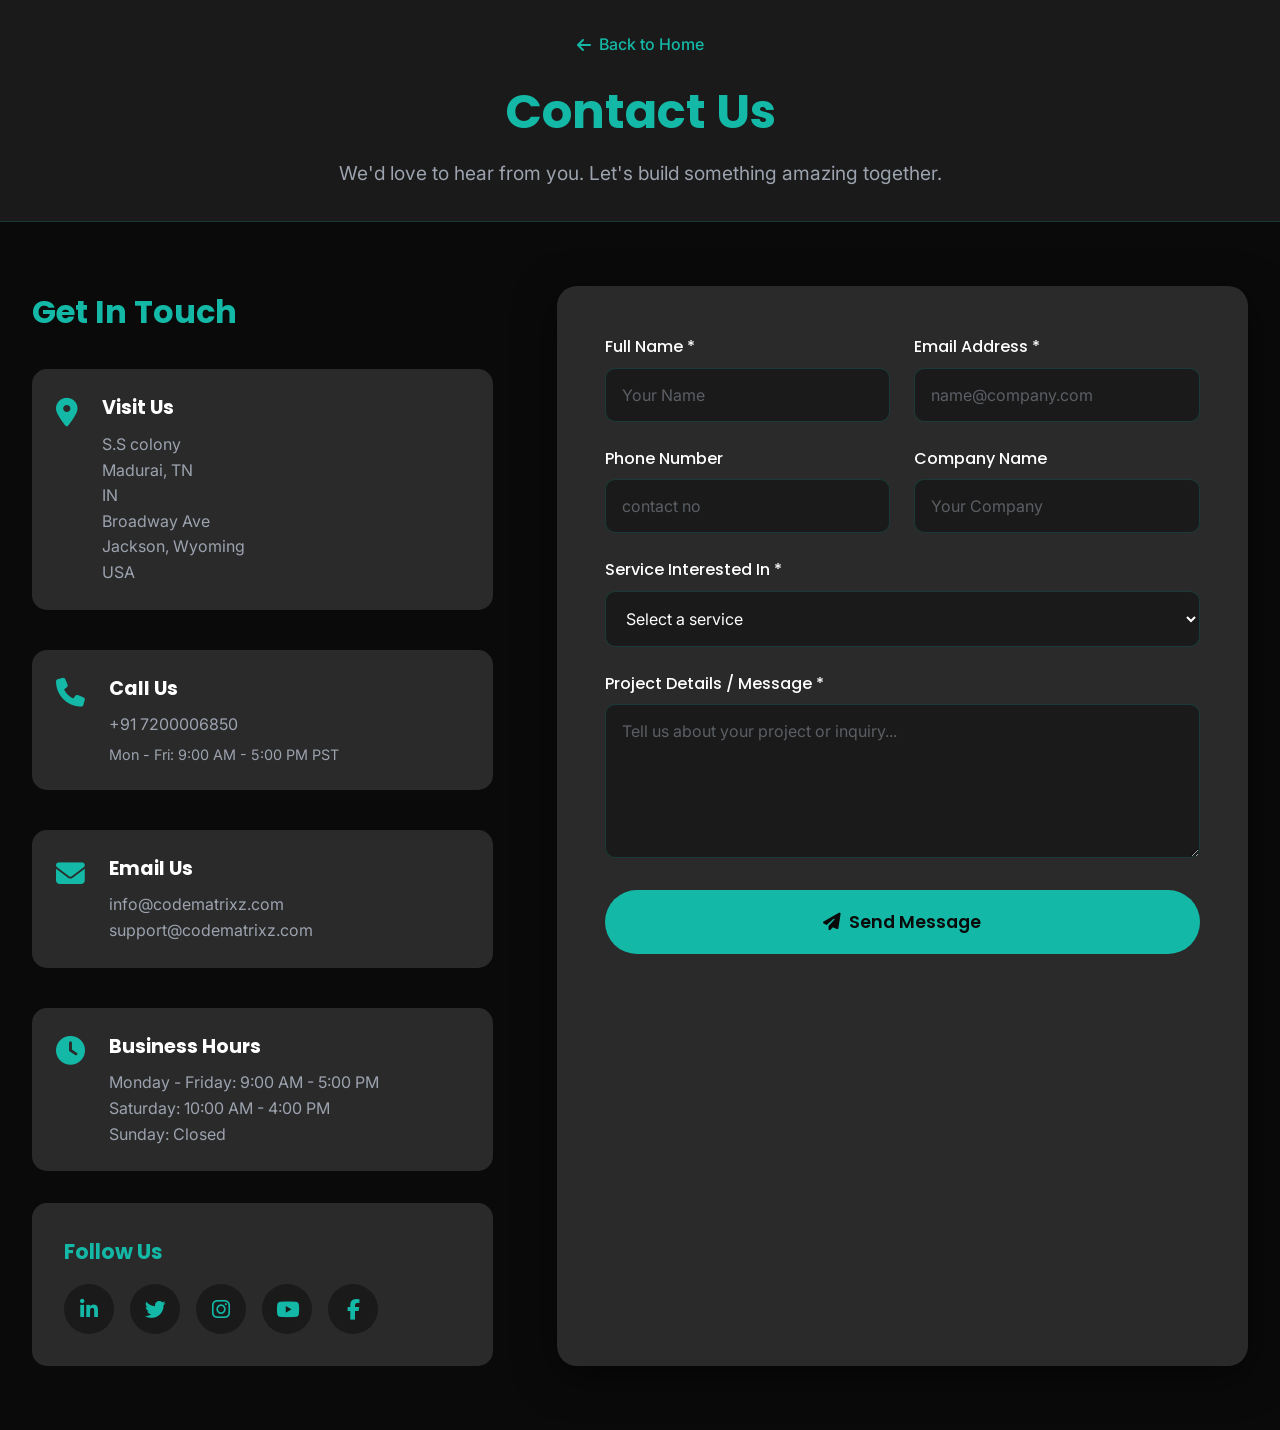
==== contact.html @ e2fd5073 "Add files via upload" ====
<!DOCTYPE html>
<html lang="en">
<head>
    <meta charset="UTF-8">
    <meta name="viewport" content="width=device-width, initial-scale=1.0">
    <title>Contact Us - TechSolutions</title>
    
    <!-- Fonts -->
    <link rel="preconnect" href="https://fonts.googleapis.com">
    <link rel="preconnect" href="https://fonts.gstatic.com" crossorigin>
    <link href="https://fonts.googleapis.com/css2?family=Poppins:wght@300;400;500;600;700;800;900&family=Inter:wght@300;400;500;600;700;800&display=swap" rel="stylesheet">
    
    <!-- Font Awesome -->
    <link rel="stylesheet" href="https://cdnjs.cloudflare.com/ajax/libs/font-awesome/6.5.1/css/all.min.css">
</head>
    <style>
        :root {
            --primary-teal: #14b8a6;
            --dark-teal: #0d9488;
            --light-teal: #5eead4;
            --black: #0a0a0a;
            --dark-gray: #1a1a1a;
            --medium-gray: #2a2a2a;
            --light-gray: #9ca3af;
            --white: #ffffff;
        }

        * {
            margin: 0;
            padding: 0;
            box-sizing: border-box;
        }

        body {
            font-family: 'Inter', sans-serif;
            background-color: var(--black);
            color: var(--white);
            line-height: 1.6;
        }

        /* Header */
        .contact-header {
            background: var(--dark-gray);
            padding: 2rem;
            text-align: center;
            border-bottom: 1px solid rgba(20, 184, 166, 0.2);
        }

        .back-button {
            display: inline-flex;
            align-items: center;
            gap: 0.5rem;
            color: var(--primary-teal);
            text-decoration: none;
            margin-bottom: 1rem;
            font-weight: 500;
            transition: all 0.3s;
        }

        .back-button:hover {
            transform: translateX(-5px);
        }

        .contact-header h1 {
            font-family: 'Poppins', sans-serif;
            font-size: 3rem;
            color: var(--primary-teal);
            margin-bottom: 0.5rem;
        }

        .contact-header p {
            font-size: 1.2rem;
            color: var(--light-gray);
        }

        /* Contact Page Container */
        .contact-page {
            max-width: 1400px;
            margin: 0 auto;
            padding: 4rem 2rem;
        }

        .contact-container {
            display: grid;
            grid-template-columns: 1fr 1.5fr;
            gap: 4rem;
        }

        /* Contact Info Section */
        .contact-info-section h2 {
            font-family: 'Poppins', sans-serif;
            font-size: 2rem;
            margin-bottom: 2rem;
            color: var(--primary-teal);
        }

        .contact-details {
            display: flex;
            flex-direction: column;
            gap: 2.5rem;
        }

        .detail-item {
            display: flex;
            gap: 1.5rem;
            align-items: flex-start;
            padding: 1.5rem;
            background: var(--medium-gray);
            border-radius: 15px;
            transition: all 0.3s;
        }

        .detail-item:hover {
            transform: translateX(10px);
            box-shadow: 0 10px 30px rgba(20, 184, 166, 0.2);
        }

        .detail-item i {
            font-size: 1.8rem;
            color: var(--primary-teal);
            margin-top: 0.3rem;
        }

        .detail-item h3 {
            font-family: 'Poppins', sans-serif;
            font-size: 1.2rem;
            margin-bottom: 0.5rem;
        }

        .detail-item p,
        .detail-item a {
            color: var(--light-gray);
            line-height: 1.6;
            text-decoration: none;
            transition: color 0.3s;
        }

        .detail-item a:hover {
            color: var(--primary-teal);
        }

        /* Social Links */
        .social-section {
            margin-top: 2rem;
            padding: 2rem;
            background: var(--medium-gray);
            border-radius: 15px;
        }

        .social-section h3 {
            font-family: 'Poppins', sans-serif;
            font-size: 1.3rem;
            margin-bottom: 1rem;
            color: var(--primary-teal);
        }

        .social-links {
            display: flex;
            gap: 1rem;
            flex-wrap: wrap;
        }

        .social-icon {
            width: 50px;
            height: 50px;
            display: flex;
            align-items: center;
            justify-content: center;
            border-radius: 50%;
            background: var(--dark-gray);
            color: var(--primary-teal);
            font-size: 1.3rem;
            transition: all 0.3s;
            text-decoration: none;
        }

        .social-icon:hover {
            background: var(--primary-teal);
            color: var(--black);
            transform: translateY(-5px);
        }

        /* Contact Form */
        .contact-form {
            background: var(--medium-gray);
            padding: 3rem;
            border-radius: 20px;
            box-shadow: 0 10px 40px rgba(0, 0, 0, 0.5);
        }

        .form-row {
            display: grid;
            grid-template-columns: 1fr 1fr;
            gap: 1.5rem;
        }

        .form-group {
            margin-bottom: 1.5rem;
        }

        .form-group label {
            display: block;
            margin-bottom: 0.5rem;
            color: var(--white);
            font-weight: 500;
            font-family: 'Poppins', sans-serif;
        }

        .form-group input,
        .form-group select,
        .form-group textarea {
            width: 100%;
            padding: 1rem;
            background: var(--dark-gray);
            border: 1px solid rgba(20, 184, 166, 0.2);
            border-radius: 10px;
            color: var(--white);
            font-family: 'Inter', sans-serif;
            font-size: 1rem;
            transition: all 0.3s;
        }

        .form-group input::placeholder,
        .form-group textarea::placeholder {
            color: rgba(156, 163, 175, 0.5);
        }

        .form-group input:focus,
        .form-group select:focus,
        .form-group textarea:focus {
            outline: none;
            border-color: var(--primary-teal);
            box-shadow: 0 0 0 3px rgba(20, 184, 166, 0.1);
        }

        .form-group textarea {
            resize: vertical;
            min-height: 150px;
        }

        .submit-button {
            width: 100%;
            padding: 1.2rem;
            background: var(--primary-teal);
            color: var(--black);
            border: none;
            border-radius: 50px;
            font-size: 1.1rem;
            font-weight: 600;
            font-family: 'Poppins', sans-serif;
            cursor: pointer;
            transition: all 0.3s;
            display: flex;
            align-items: center;
            justify-content: center;
            gap: 0.5rem;
        }

        .submit-button:hover:not(:disabled) {
            transform: translateY(-2px);
            box-shadow: 0 10px 30px rgba(20, 184, 166, 0.4);
        }

        .submit-button:disabled {
            opacity: 0.8;
            cursor: not-allowed;
        }

        /* Responsive */
        @media (max-width: 768px) {
            .contact-header h1 {
                font-size: 2rem;
            }

            .contact-container {
                grid-template-columns: 1fr;
                gap: 3rem;
            }

            .form-row {
                grid-template-columns: 1fr;
            }

            .contact-form {
                padding: 2rem;
            }
        }
    </style>
</head>
<body>
    <!-- Header -->
    <div class="contact-header">
        <a href="index.html" class="back-button">
            <i class="fas fa-arrow-left"></i> Back to Home
        </a>
        <h1>Contact Us</h1>
        <p>We'd love to hear from you. Let's build something amazing together.</p>
    </div>

    <!-- Contact Page Content -->
    <div class="contact-page">
        <div class="contact-container">
            <!-- Contact Information -->
            <div class="contact-info-section">
                <h2>Get In Touch</h2>
                <div class="contact-details">
                    <div class="detail-item">
                        <i class="fas fa-map-marker-alt"></i>
                        <div>
                            <h3>Visit Us</h3>
                            <p>S.S colony<br>Madurai, TN<br>IN</p>
                            <p>Broadway Ave<br>Jackson, Wyoming<br>USA</p>
                        </div>
                    </div>

                    <div class="detail-item">
                        <i class="fas fa-phone"></i>
                        <div>
                            <h3>Call Us</h3>
                            <p><a href="tel:+91 7200006850">+91 7200006850</a></p>
                            <p style="font-size: 0.9rem; margin-top: 0.3rem;">Mon - Fri: 9:00 AM - 5:00 PM PST</p>
                        </div>
                    </div>

                    <div class="detail-item">
                        <i class="fas fa-envelope"></i>
                        <div>
                            <h3>Email Us</h3>
                            <p><a href="mailto:info@codematrixz.com">info@codematrixz.com</a></p>
                            <p><a href="mailto:support@codematrixz.com">support@codematrixz.com</a></p>
                        </div>
                    </div>

                    <div class="detail-item">
                        <i class="fas fa-clock"></i>
                        <div>
                            <h3>Business Hours</h3>
                            <p>Monday - Friday: 9:00 AM - 5:00 PM</p>
                            <p>Saturday: 10:00 AM - 4:00 PM</p>
                            <p>Sunday: Closed</p>
                        </div>
                    </div>
                </div>

                <!-- Social Links -->
                <div class="social-section">
                    <h3>Follow Us</h3>
                    <div class="social-links">
                        <a href="https://www.linkedin.com/in/code-matrixz-3a22983a8/?trk=public-profile-join-page" class="social-icon" aria-label="LinkedIn">
                            <i class="fab fa-linkedin-in"></i>
                        </a>
                        <a href="#" class="social-icon" aria-label="Twitter">
                            <i class="fab fa-twitter"></i>
                        </a>
                        <a href="https://www.instagram.com/codematrixz/" class="social-icon" aria-label="Instagram">
                            <i class="fab fa-instagram"></i>
                        </a>
                        <a href="https://www.youtube.com/channel/UCiX7NvRUsSiERo9AUo4g6PQ" class="social-icon" aria-label="YouTube">
                            <i class="fab fa-youtube"></i>
                        </a>
                        <a href="https://www.facebook.com/profile.php?id=61586890630533" class="social-icon" aria-label="Facebook">
                            <i class="fab fa-facebook-f"></i>
                        </a>
                    </div>
                </div>
            </div>

            <!-- Contact Form -->
            <form class="contact-form" onsubmit="handleContactSubmit(event)">
                <div class="form-row">
                    <div class="form-group">
                        <label for="name">Full Name *</label>
                        <input type="text" id="name" name="name" required placeholder="Your Name">
                    </div>
                    <div class="form-group">
                        <label for="email">Email Address *</label>
                        <input type="email" id="email" name="email" required placeholder="name@company.com">
                    </div>
                </div>

                <div class="form-row">
                    <div class="form-group">
                        <label for="phone">Phone Number</label>
                        <input type="tel" id="phone" name="phone" placeholder="contact no">
                    </div>
                    <div class="form-group">
                        <label for="company">Company Name</label>
                        <input type="text" id="company" name="company" placeholder="Your Company">
                    </div>
                </div>

                <div class="form-group">
                    <label for="service">Service Interested In *</label>
                    <select id="service" name="service" required>
                        <option value="">Select a service</option>
                        <option value="software-dev">Software Development</option>
                        <option value="web-mobile">Web & Mobile Apps</option>
                        <option value="ai-automation">AI & Automation</option>
                        <option value="cloud">Cloud Services</option>
                        <option value="cybersecurity">Cybersecurity</option>
                        <option value="devops">DevOps & CI/CD</option>
                        <option value="consultation">General Consultation</option>
                        <option value="other">Other</option>
                    </select>
                </div>

                <div class="form-group">
                    <label for="message">Project Details / Message *</label>
                    <textarea id="message" name="message" rows="6" required placeholder="Tell us about your project or inquiry..."></textarea>
                </div>

                <button type="submit" class="submit-button" id="submitBtn">
                    <i class="fas fa-paper-plane"></i> Send Message
                </button>
            </form>
        </div>
    </div>

    <!-- JavaScript -->
    <script>
        function handleContactSubmit(event) {
            event.preventDefault();
            
            const button = document.getElementById('submitBtn');
            const form = event.target;
            
            // Show loading state
            button.innerHTML = '<i class="fas fa-spinner fa-spin"></i> Sending...';
            button.disabled = true;
            button.style.cursor = 'not-allowed';
            
            // Simulate form submission
            setTimeout(() => {
                // Success state
                button.innerHTML = '<i class="fas fa-check-circle"></i> Message Sent Successfully!';
                button.style.background = '#10b981';
                
                // Show alert
                alert('Thank you for contacting us! We will get back to you within 24 hours.');
                
                // Reset form after 3 seconds
                setTimeout(() => {
                    form.reset();
                    button.innerHTML = '<i class="fas fa-paper-plane"></i> Send Message';
                    button.style.background = '';
                    button.disabled = false;
                    button.style.cursor = 'pointer';
                }, 3000);
            }, 2000);
            
            return false;
        }
    </script>
</body>
</html>
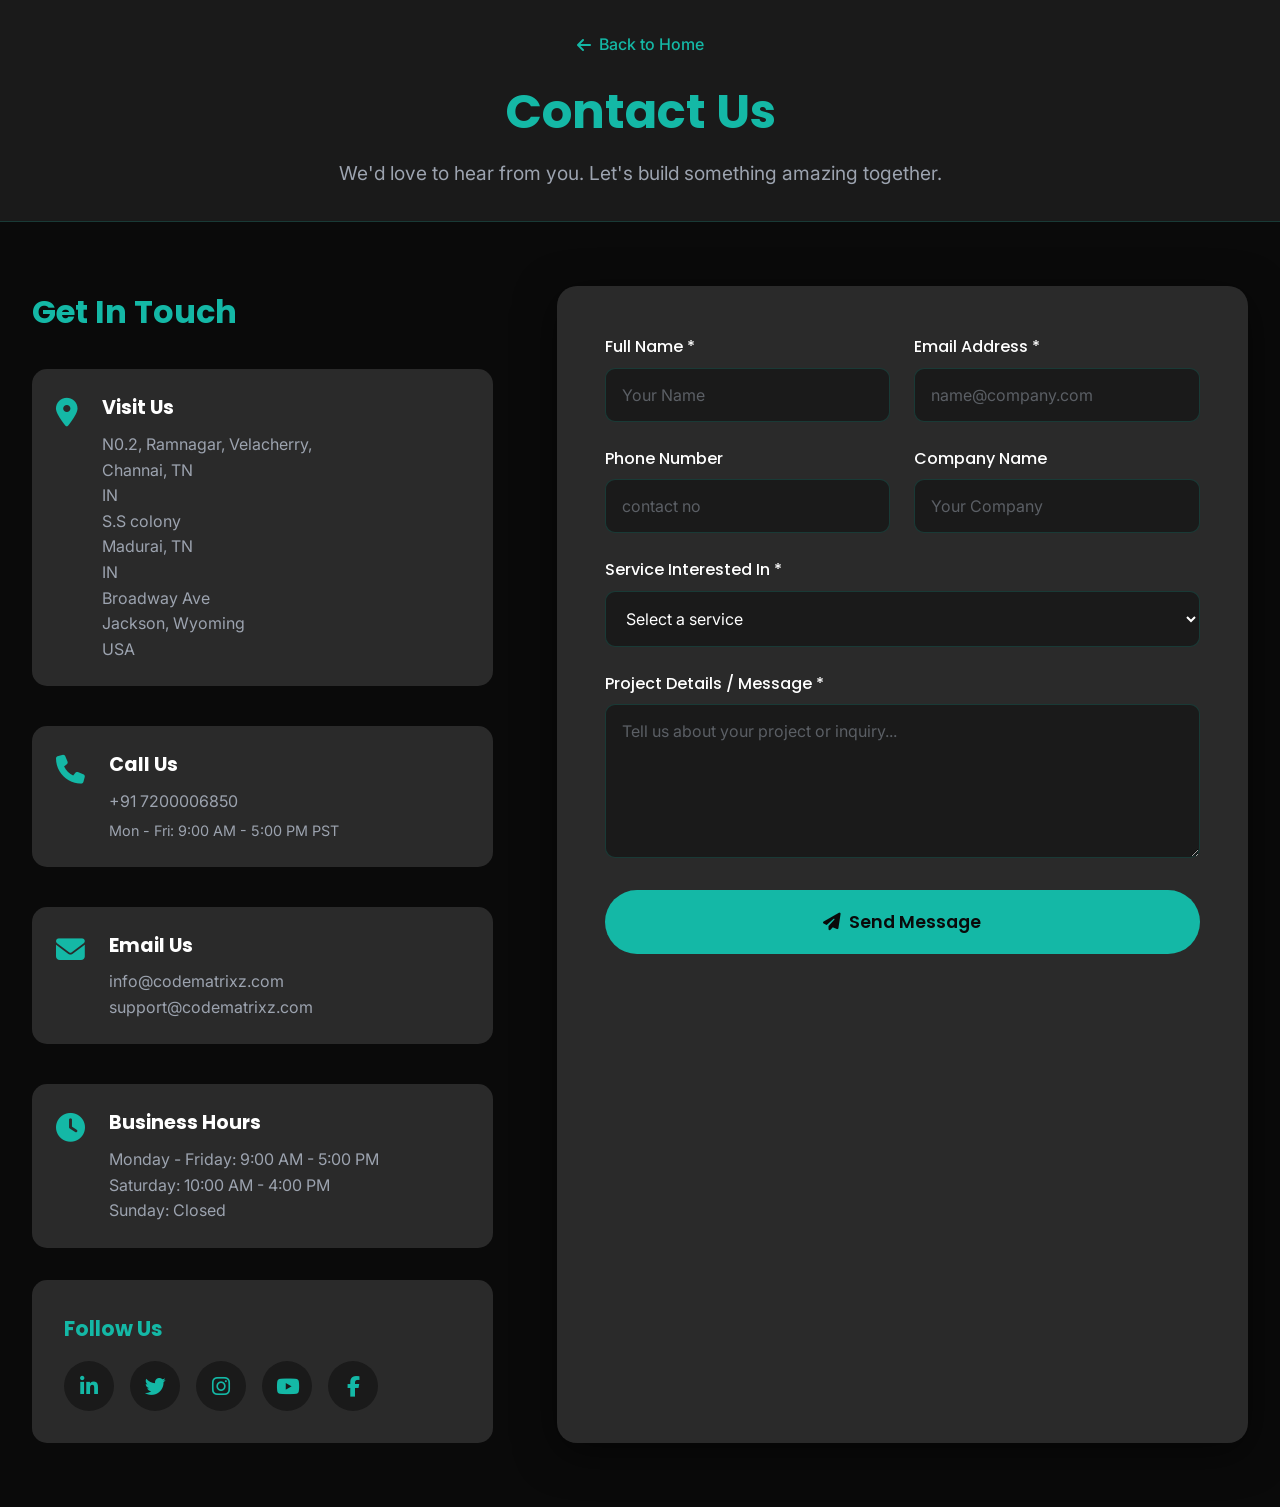
==== commit 1e85f8d6: "Update contact.html" ====
--- a/contact.html
+++ b/contact.html
@@ -308,6 +308,7 @@
                         <i class="fas fa-map-marker-alt"></i>
                         <div>
                             <h3>Visit Us</h3>
+                            <p>N0.2, Ramnagar, Velacherry,<br>Channai, TN<br>IN</p>
                             <p>S.S colony<br>Madurai, TN<br>IN</p>
                             <p>Broadway Ave<br>Jackson, Wyoming<br>USA</p>
                         </div>
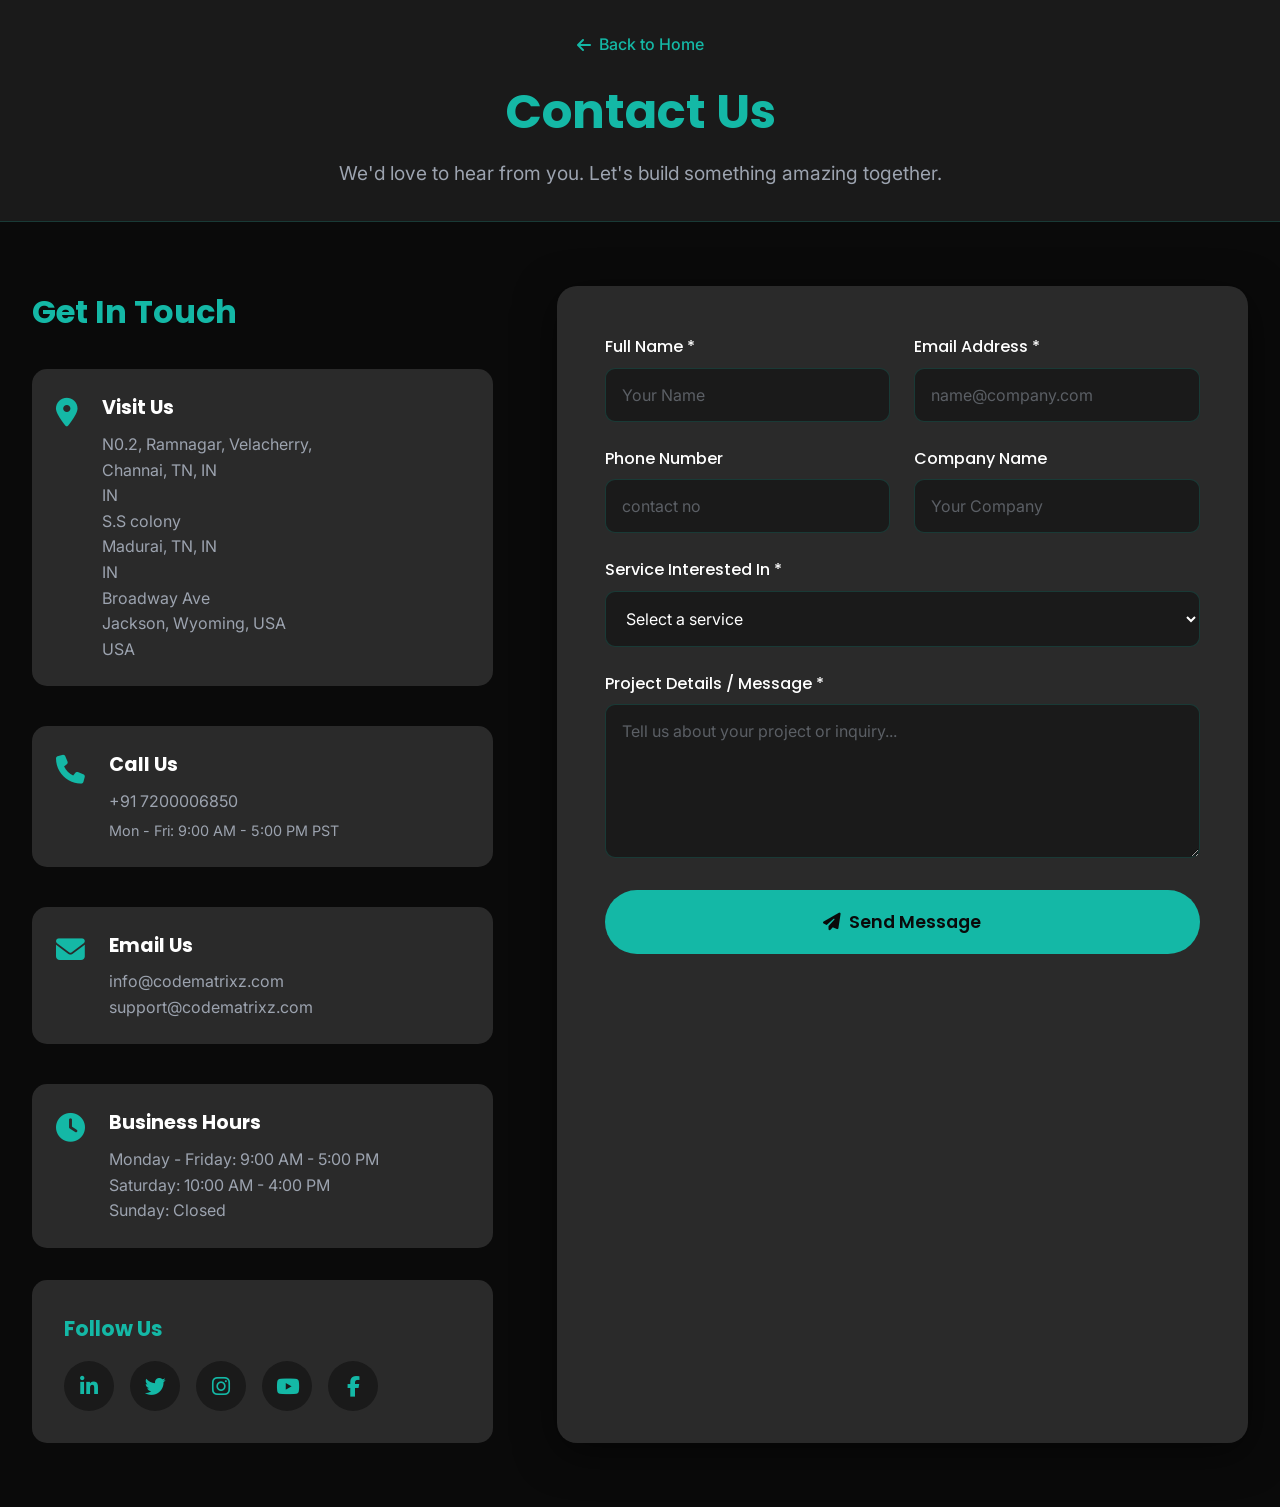
==== commit 75d291c2: "Update contact.html" ====
--- a/contact.html
+++ b/contact.html
@@ -308,9 +308,9 @@
                         <i class="fas fa-map-marker-alt"></i>
                         <div>
                             <h3>Visit Us</h3>
-                            <p>N0.2, Ramnagar, Velacherry,<br>Channai, TN<br>IN</p>
-                            <p>S.S colony<br>Madurai, TN<br>IN</p>
-                            <p>Broadway Ave<br>Jackson, Wyoming<br>USA</p>
+                            <p>N0.2, Ramnagar, Velacherry,<br>Channai, TN, IN<br>IN</p>
+                            <p>S.S colony<br>Madurai, TN, IN<br>IN</p>
+                            <p>Broadway Ave<br>Jackson, Wyoming, USA<br>USA</p>
                         </div>
                     </div>
 
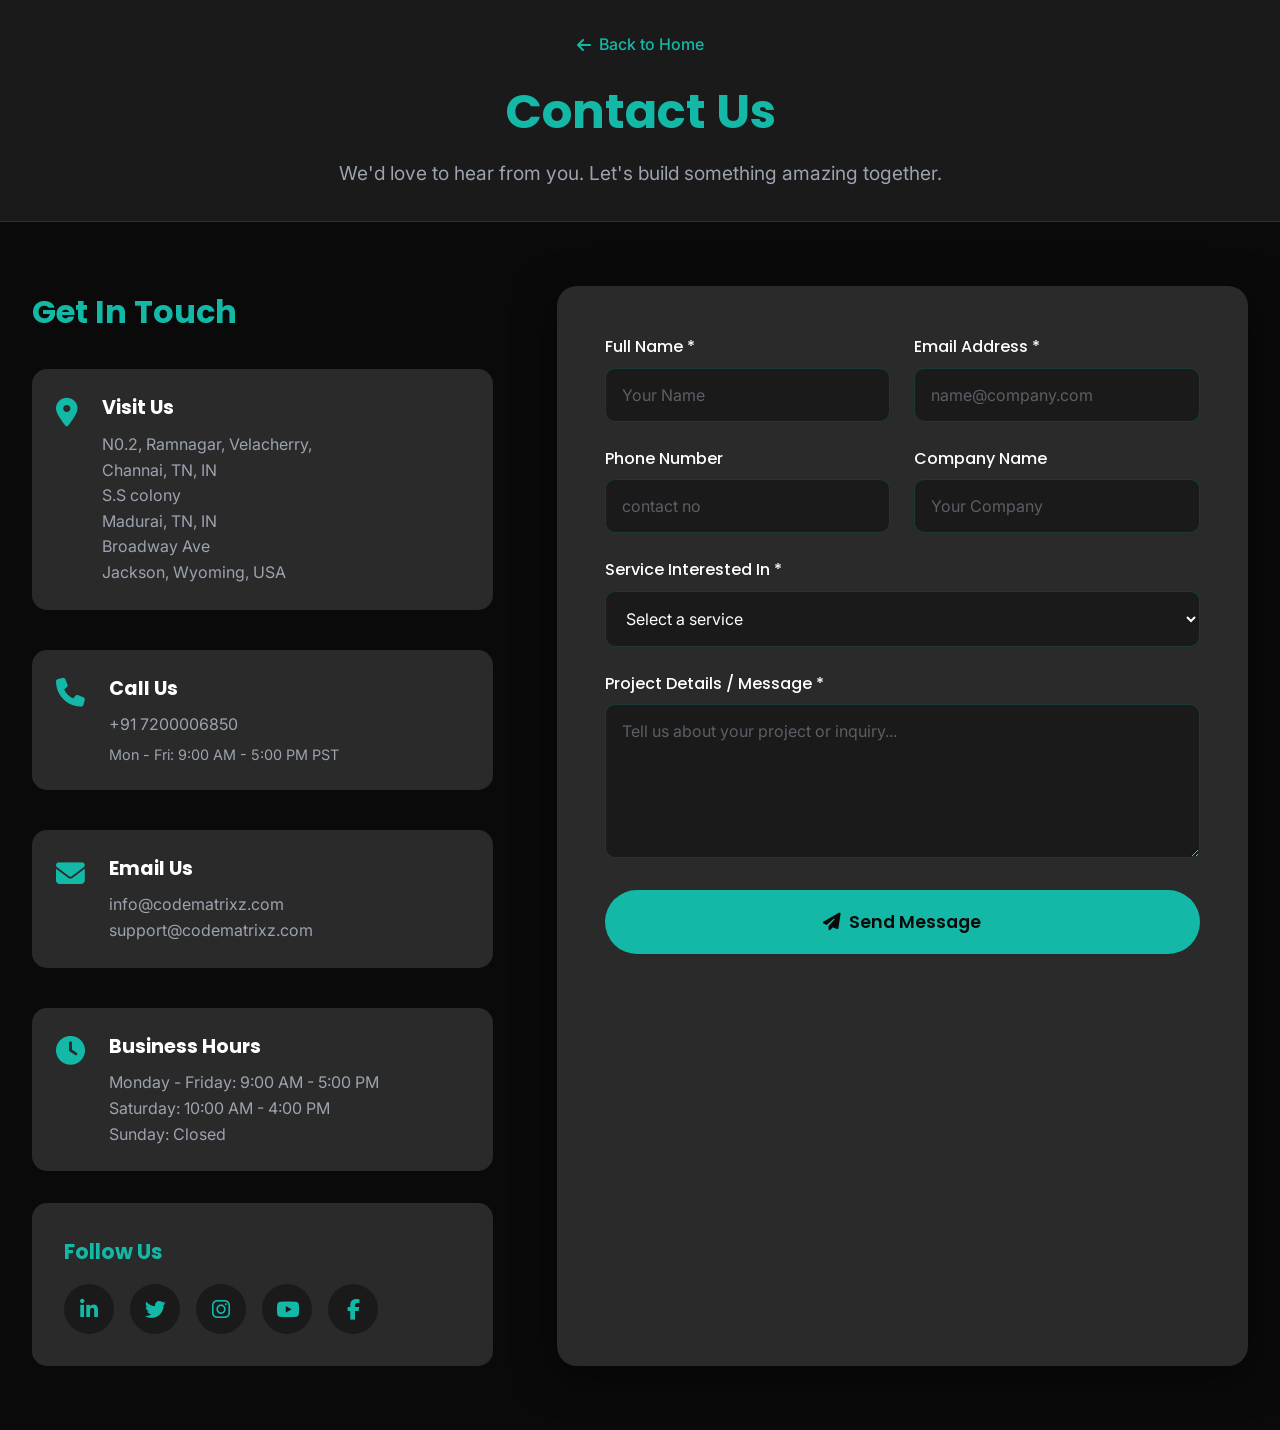
==== commit 015cdad2: "Update contact.html" ====
--- a/contact.html
+++ b/contact.html
@@ -308,9 +308,9 @@
                         <i class="fas fa-map-marker-alt"></i>
                         <div>
                             <h3>Visit Us</h3>
-                            <p>N0.2, Ramnagar, Velacherry,<br>Channai, TN, IN<br>IN</p>
-                            <p>S.S colony<br>Madurai, TN, IN<br>IN</p>
-                            <p>Broadway Ave<br>Jackson, Wyoming, USA<br>USA</p>
+                            <p>N0.2, Ramnagar, Velacherry,<br>Channai, TN, IN<br></p>
+                            <p>S.S colony<br>Madurai, TN, IN<br></p>
+                            <p>Broadway Ave<br>Jackson, Wyoming, USA<br></p>
                         </div>
                     </div>
 
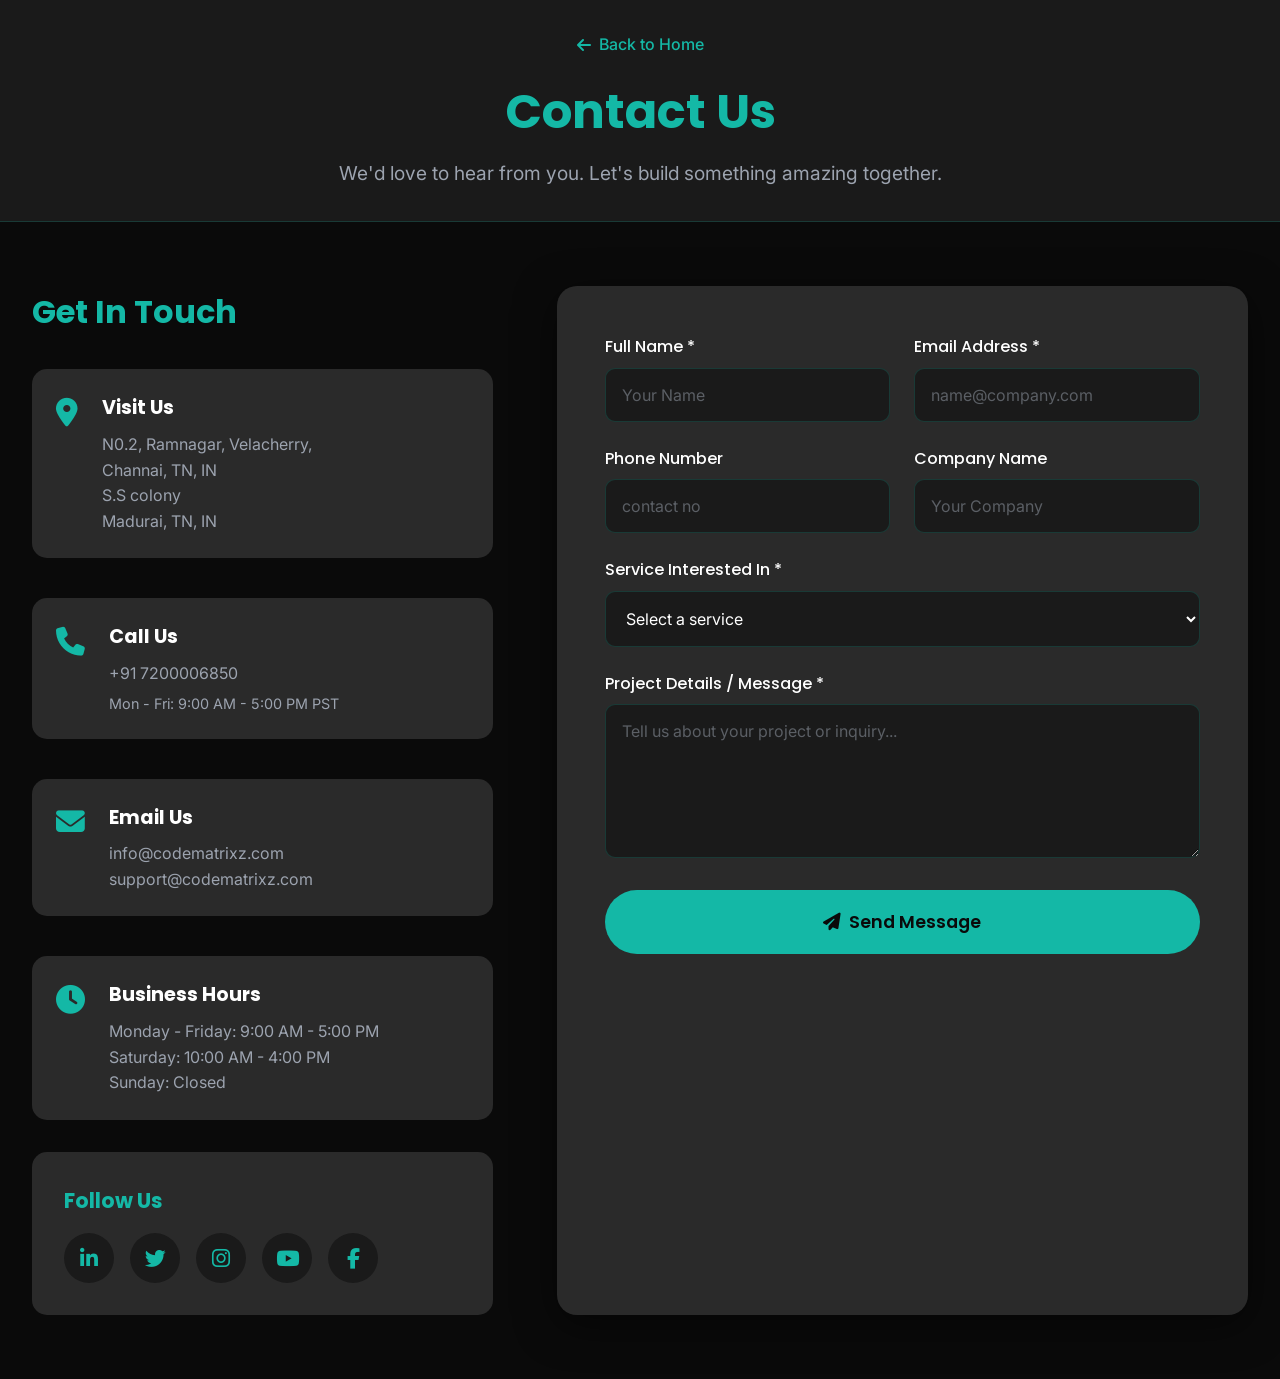
==== commit 3be3fdde: "Update contact.html" ====
--- a/contact.html
+++ b/contact.html
@@ -310,7 +310,7 @@
                             <h3>Visit Us</h3>
                             <p>N0.2, Ramnagar, Velacherry,<br>Channai, TN, IN<br></p>
                             <p>S.S colony<br>Madurai, TN, IN<br></p>
-                            <p>Broadway Ave<br>Jackson, Wyoming, USA<br></p>
+                            
                         </div>
                     </div>
 
@@ -318,7 +318,7 @@
                         <i class="fas fa-phone"></i>
                         <div>
                             <h3>Call Us</h3>
-                            <p><a href="tel:+91 7200006850">+91 7200006850</a></p>
+                            <p><a href="tel:+91 9200006850">+91 7200006850</a></p>
                             <p style="font-size: 0.9rem; margin-top: 0.3rem;">Mon - Fri: 9:00 AM - 5:00 PM PST</p>
                         </div>
                     </div>
